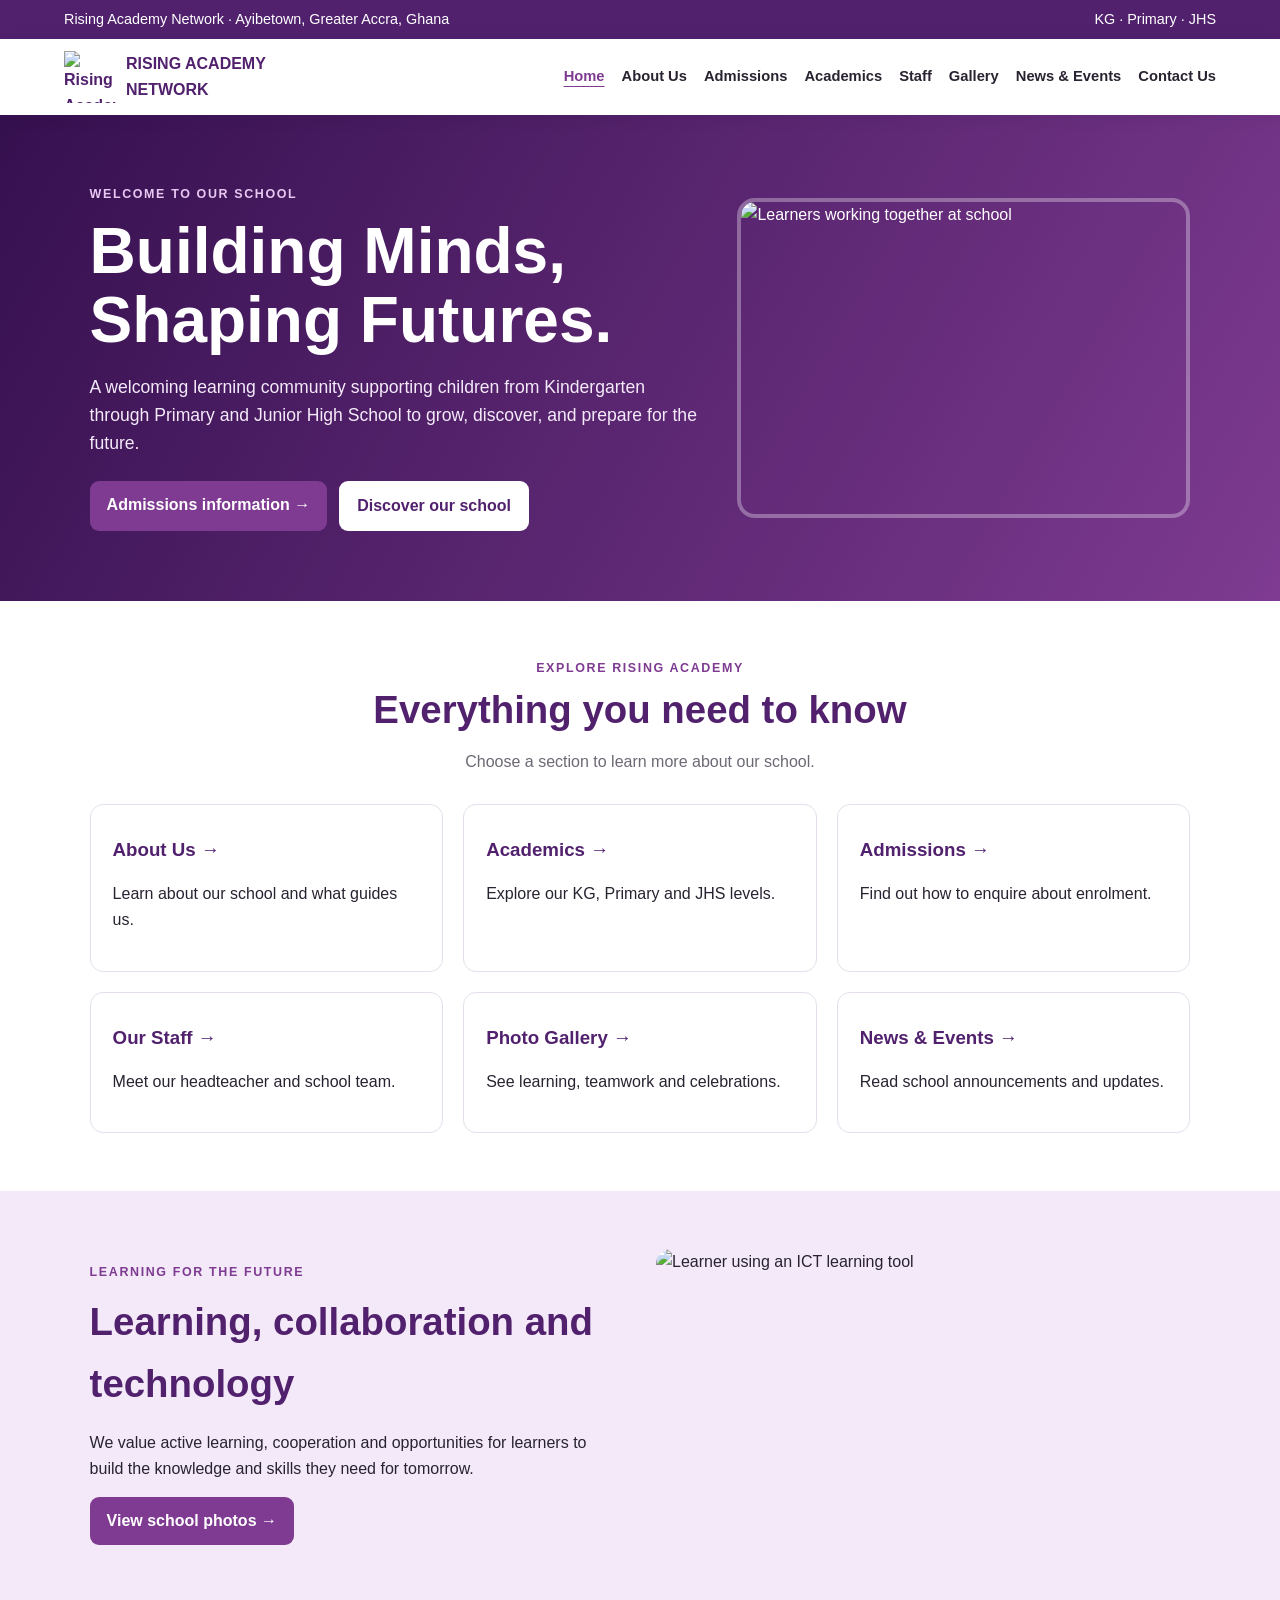
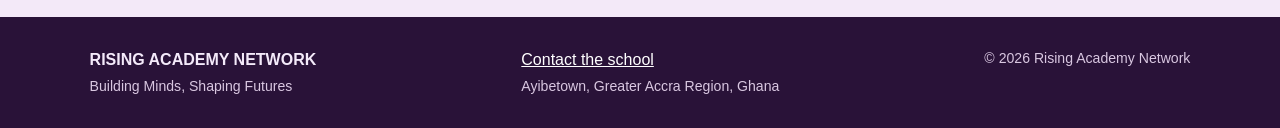
==== index.html @ ca9ed218 "Add files via upload" ====
<!doctype html><html lang="en"><head><meta charset="utf-8"><meta name="viewport" content="width=device-width,initial-scale=1"><meta name="description" content="Rising Academy Network, Ayibetown, Greater Accra, Ghana. KG, Primary and JHS education."><title>Home | Rising Academy Network</title><link rel="stylesheet" href="style.css"></head><body><div class="top"><span>Rising Academy Network · Ayibetown, Greater Accra, Ghana</span><span>KG · Primary · JHS</span></div><header class="nav"><a class="brand" href="index.html"><img class="logo" src="images/logo.png" alt="Rising Academy Network logo"><span>RISING ACADEMY<br>NETWORK</span></a><button class="menu" aria-label="Open navigation" onclick="document.querySelector('.links').classList.toggle('open')">☰ Menu</button><nav class="links"><a class="active" href="index.html">Home</a><a class="" href="about.html">About Us</a><a class="" href="admissions.html">Admissions</a><a class="" href="academics.html">Academics</a><a class="" href="staff.html">Staff</a><a class="" href="gallery.html">Gallery</a><a class="" href="news.html">News & Events</a><a class="" href="contact.html">Contact Us</a></nav></header><main><section class="hero"><div><div class="eyebrow">Welcome to our school</div><h1>Building Minds,<br>Shaping Futures.</h1><p>A welcoming learning community supporting children from Kindergarten through Primary and Junior High School to grow, discover, and prepare for the future.</p><div class="actions"><a class="btn" href="admissions.html">Admissions information →</a><a class="btn alt" href="about.html">Discover our school</a></div></div><img class="heroimg" src="images/teamwork.jpg" alt="Learners working together at school"></section><section class="section"><div class="heading"><div class="eyebrow" style="color:var(--purple2)">Explore Rising Academy</div><h2>Everything you need to know</h2><p class="muted">Choose a section to learn more about our school.</p></div><div class="grid"><a class="tile" href="about.html"><h3>About Us →</h3><p>Learn about our school and what guides us.</p></a><a class="tile" href="academics.html"><h3>Academics →</h3><p>Explore our KG, Primary and JHS levels.</p></a><a class="tile" href="admissions.html"><h3>Admissions →</h3><p>Find out how to enquire about enrolment.</p></a><a class="tile" href="staff.html"><h3>Our Staff →</h3><p>Meet our headteacher and school team.</p></a><a class="tile" href="gallery.html"><h3>Photo Gallery →</h3><p>See learning, teamwork and celebrations.</p></a><a class="tile" href="news.html"><h3>News & Events →</h3><p>Read school announcements and updates.</p></a></div></section><section class="section pale"><div class="feature"><div><div class="eyebrow" style="color:var(--purple2)">Learning for the future</div><h2>Learning, collaboration and technology</h2><p>We value active learning, cooperation and opportunities for learners to build the knowledge and skills they need for tomorrow.</p><a class="btn" href="gallery.html">View school photos →</a></div><img src="images/ict-learning.jpg" alt="Learner using an ICT learning tool"></div></section></main><footer class="footer"><div><strong>RISING ACADEMY NETWORK</strong><br><span class="small">Building Minds, Shaping Futures</span></div><div><a href="contact.html">Contact the school</a><br><span class="small">Ayibetown, Greater Accra Region, Ghana</span></div><div class="small">© <span id="year"></span> Rising Academy Network</div></footer><script>document.getElementById('year').textContent=new Date().getFullYear();</script></body></html>
---- style.css ----
:root{--purple:#51216e;--purple2:#7e3b91;--pale:#f3e9f8;--ink:#292331;--muted:#6d6874;--white:#fff;--line:#e7deeb}*{box-sizing:border-box}html{scroll-behavior:smooth}body{margin:0;font-family:Arial,Helvetica,sans-serif;color:var(--ink);line-height:1.6;background:#fff}a{color:inherit;text-decoration:none}.top{background:var(--purple);color:white;padding:8px 5%;font-size:.9rem;display:flex;justify-content:space-between;gap:10px;flex-wrap:wrap}.nav{position:sticky;top:0;z-index:10;background:#fff;box-shadow:0 3px 14px #24112e12;padding:12px 5%;display:flex;align-items:center;justify-content:space-between;gap:18px}.brand{display:flex;align-items:center;gap:10px;color:var(--purple);font-weight:800}.logo{width:52px;height:52px;object-fit:contain}.links{display:flex;align-items:center;gap:17px;flex-wrap:wrap;font-weight:700;font-size:.92rem}.links a:hover,.links a.active{color:var(--purple2);text-decoration:underline;text-underline-offset:5px}.btn{display:inline-block;background:var(--purple2);color:white;padding:11px 17px;border-radius:9px;font-weight:700;border:0}.btn.alt{background:white;color:var(--purple);border:1px solid #ffffff99}.hero{background:linear-gradient(120deg,#35104f,#7e3b91);color:#fff;padding:70px 7%;display:grid;grid-template-columns:1.15fr .85fr;gap:35px;align-items:center}.eyebrow{color:#e6c8f2;text-transform:uppercase;letter-spacing:.13em;font-size:.78rem;font-weight:800}.hero h1{font-size:clamp(2.3rem,5vw,4.3rem);line-height:1.08;margin:12px 0}.hero p{font-size:1.1rem;max-width:650px;color:#f4eafa}.heroimg{width:100%;height:320px;object-fit:cover;border-radius:18px;border:4px solid #ffffff50}.actions{display:flex;gap:12px;flex-wrap:wrap;margin-top:24px}.section{padding:58px 7%}.section.pale{background:var(--pale)}.heading{text-align:center;max-width:740px;margin:0 auto 30px}.heading h1,.heading h2{color:var(--purple);line-height:1.2}.heading h1{font-size:clamp(2rem,4vw,3rem)}h2{font-size:clamp(1.7rem,3vw,2.5rem);margin:8px 0 12px;color:var(--purple)}h3{color:var(--purple);margin:8px 0}.muted{color:var(--muted)}.grid{display:grid;grid-template-columns:repeat(3,minmax(0,1fr));gap:20px}.card{border:1px solid var(--line);border-radius:15px;overflow:hidden;background:#fff;box-shadow:0 8px 22px #24112e08}.card .pad{padding:20px}.card img{display:block;width:100%;height:220px;object-fit:cover}.card p{margin-bottom:0}.tile{display:block;border:1px solid var(--line);padding:22px;border-radius:13px;background:white}.tile:hover{border-color:var(--purple2);transform:translateY(-2px)}.feature{display:grid;grid-template-columns:1fr 1fr;gap:32px;align-items:center}.feature img{width:100%;height:310px;object-fit:cover;border-radius:15px}.list{padding-left:22px}.contact{display:grid;grid-template-columns:1fr 1fr;gap:24px}.box{border:1px solid var(--line);border-radius:14px;padding:24px}.footer{background:#291238;color:#f4eafa;padding:30px 7%;display:flex;justify-content:space-between;gap:20px;flex-wrap:wrap}.footer a{color:#fff;text-decoration:underline}.small{font-size:.88rem;color:#d9c7e1}.menu{display:none;background:white;border:1px solid var(--line);border-radius:8px;padding:8px 11px;color:var(--purple);font-size:1rem}.gallery img{height:245px}.notice{background:#fff8e8;border-left:4px solid #c58b2a;padding:14px 18px;border-radius:5px}.formfield{width:100%;padding:12px;border:1px solid #d6cbdc;border-radius:8px;font:inherit;margin:5px 0 12px}
@media(max-width:850px){.menu{display:block}.links{display:none;position:absolute;top:77px;left:0;right:0;background:#fff;padding:16px 5%;box-shadow:0 8px 12px #24112e14;flex-direction:column;align-items:flex-start}.links.open{display:flex}.hero,.feature,.contact{grid-template-columns:1fr}.hero{padding:48px 6%}.heroimg{height:250px}.section{padding:42px 6%}.grid{grid-template-columns:repeat(2,minmax(0,1fr))}.brand{font-size:.96rem}}
@media(max-width:520px){.grid{grid-template-columns:1fr}.top{font-size:.8rem}.logo{width:44px;height:44px}.hero h1{font-size:2.35rem}.card img,.gallery img{height:220px}}
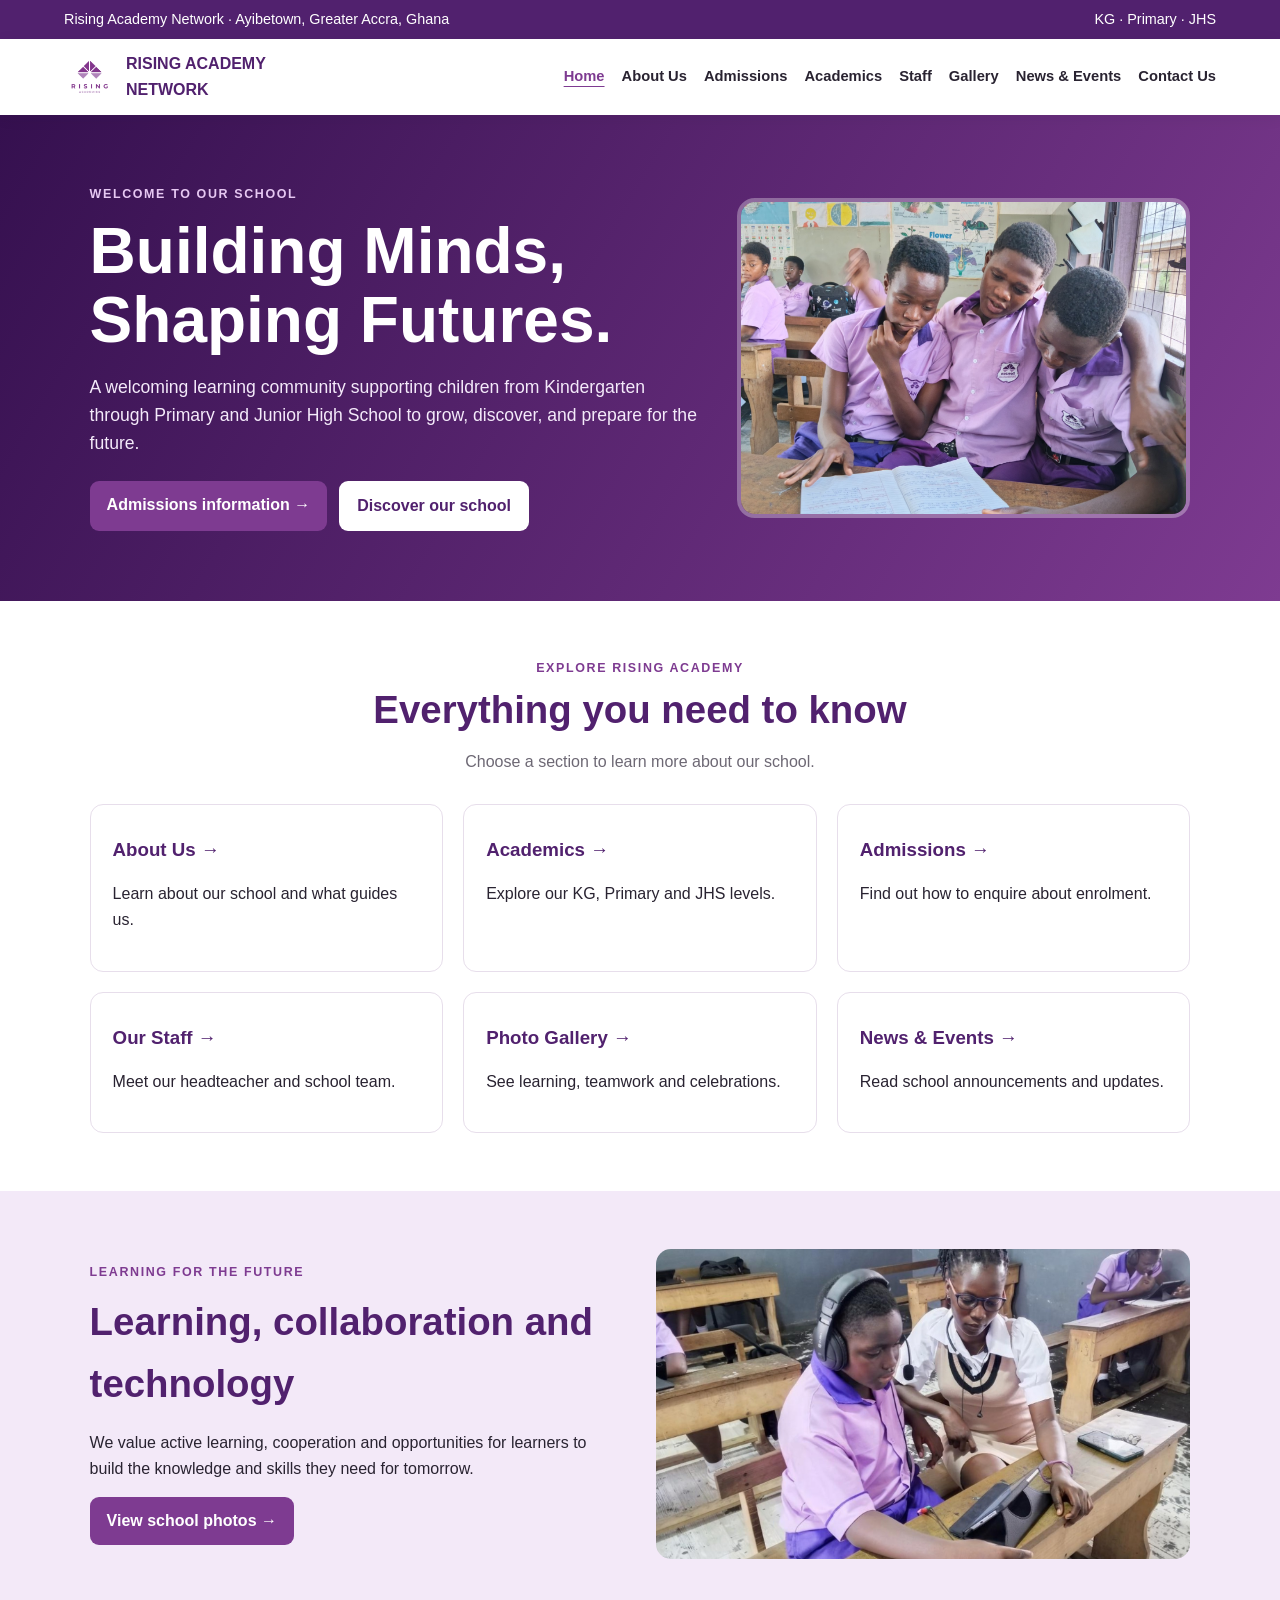
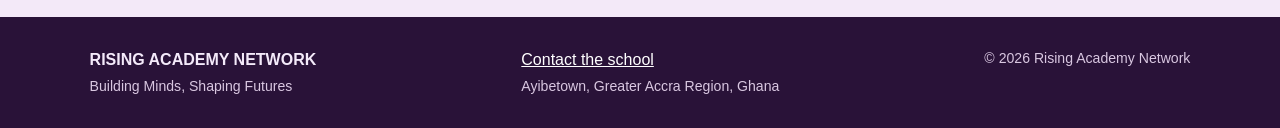
==== commit e31acacd: "Update index.html" ====
--- a/index.html
+++ b/index.html
@@ -1 +1 @@
-<!doctype html><html lang="en"><head><meta charset="utf-8"><meta name="viewport" content="width=device-width,initial-scale=1"><meta name="description" content="Rising Academy Network, Ayibetown, Greater Accra, Ghana. KG, Primary and JHS education."><title>Home | Rising Academy Network</title><link rel="stylesheet" href="style.css"></head><body><div class="top"><span>Rising Academy Network · Ayibetown, Greater Accra, Ghana</span><span>KG · Primary · JHS</span></div><header class="nav"><a class="brand" href="index.html"><img class="logo" src="images/logo.png" alt="Rising Academy Network logo"><span>RISING ACADEMY<br>NETWORK</span></a><button class="menu" aria-label="Open navigation" onclick="document.querySelector('.links').classList.toggle('open')">☰ Menu</button><nav class="links"><a class="active" href="index.html">Home</a><a class="" href="about.html">About Us</a><a class="" href="admissions.html">Admissions</a><a class="" href="academics.html">Academics</a><a class="" href="staff.html">Staff</a><a class="" href="gallery.html">Gallery</a><a class="" href="news.html">News & Events</a><a class="" href="contact.html">Contact Us</a></nav></header><main><section class="hero"><div><div class="eyebrow">Welcome to our school</div><h1>Building Minds,<br>Shaping Futures.</h1><p>A welcoming learning community supporting children from Kindergarten through Primary and Junior High School to grow, discover, and prepare for the future.</p><div class="actions"><a class="btn" href="admissions.html">Admissions information →</a><a class="btn alt" href="about.html">Discover our school</a></div></div><img class="heroimg" src="images/teamwork.jpg" alt="Learners working together at school"></section><section class="section"><div class="heading"><div class="eyebrow" style="color:var(--purple2)">Explore Rising Academy</div><h2>Everything you need to know</h2><p class="muted">Choose a section to learn more about our school.</p></div><div class="grid"><a class="tile" href="about.html"><h3>About Us →</h3><p>Learn about our school and what guides us.</p></a><a class="tile" href="academics.html"><h3>Academics →</h3><p>Explore our KG, Primary and JHS levels.</p></a><a class="tile" href="admissions.html"><h3>Admissions →</h3><p>Find out how to enquire about enrolment.</p></a><a class="tile" href="staff.html"><h3>Our Staff →</h3><p>Meet our headteacher and school team.</p></a><a class="tile" href="gallery.html"><h3>Photo Gallery →</h3><p>See learning, teamwork and celebrations.</p></a><a class="tile" href="news.html"><h3>News & Events →</h3><p>Read school announcements and updates.</p></a></div></section><section class="section pale"><div class="feature"><div><div class="eyebrow" style="color:var(--purple2)">Learning for the future</div><h2>Learning, collaboration and technology</h2><p>We value active learning, cooperation and opportunities for learners to build the knowledge and skills they need for tomorrow.</p><a class="btn" href="gallery.html">View school photos →</a></div><img src="images/ict-learning.jpg" alt="Learner using an ICT learning tool"></div></section></main><footer class="footer"><div><strong>RISING ACADEMY NETWORK</strong><br><span class="small">Building Minds, Shaping Futures</span></div><div><a href="contact.html">Contact the school</a><br><span class="small">Ayibetown, Greater Accra Region, Ghana</span></div><div class="small">© <span id="year"></span> Rising Academy Network</div></footer><script>document.getElementById('year').textContent=new Date().getFullYear();</script></body></html>+<!doctype html><html lang="en"><head><meta charset="utf-8"><meta name="viewport" content="width=device-width,initial-scale=1"><meta name="description" content="Rising Academy Network, Ayibetown, Greater Accra, Ghana. KG, Primary and JHS education."><title>Home | Rising Academy Network</title><meta name="google-site-verification" content="e19U7vDa-aoP8hAyTaJNHt8JYKyhAp8BlLI5beWO8lA" /><link rel="stylesheet" href="style.css"></head><body><div class="top"><span>Rising Academy Network · Ayibetown, Greater Accra, Ghana</span><span>KG · Primary · JHS</span></div><header class="nav"><a class="brand" href="index.html"><img class="logo" src="images/logo.png" alt="Rising Academy Network logo"><span>RISING ACADEMY<br>NETWORK</span></a><button class="menu" aria-label="Open navigation" onclick="document.querySelector('.links').classList.toggle('open')">☰ Menu</button><nav class="links"><a class="active" href="index.html">Home</a><a class="" href="about.html">About Us</a><a class="" href="admissions.html">Admissions</a><a class="" href="academics.html">Academics</a><a class="" href="staff.html">Staff</a><a class="" href="gallery.html">Gallery</a><a class="" href="news.html">News & Events</a><a class="" href="contact.html">Contact Us</a></nav></header><main><section class="hero"><div><div class="eyebrow">Welcome to our school</div><h1>Building Minds,<br>Shaping Futures.</h1><p>A welcoming learning community supporting children from Kindergarten through Primary and Junior High School to grow, discover, and prepare for the future.</p><div class="actions"><a class="btn" href="admissions.html">Admissions information →</a><a class="btn alt" href="about.html">Discover our school</a></div></div><img class="heroimg" src="images/teamwork.jpg" alt="Learners working together at school"></section><section class="section"><div class="heading"><div class="eyebrow" style="color:var(--purple2)">Explore Rising Academy</div><h2>Everything you need to know</h2><p class="muted">Choose a section to learn more about our school.</p></div><div class="grid"><a class="tile" href="about.html"><h3>About Us →</h3><p>Learn about our school and what guides us.</p></a><a class="tile" href="academics.html"><h3>Academics →</h3><p>Explore our KG, Primary and JHS levels.</p></a><a class="tile" href="admissions.html"><h3>Admissions →</h3><p>Find out how to enquire about enrolment.</p></a><a class="tile" href="staff.html"><h3>Our Staff →</h3><p>Meet our headteacher and school team.</p></a><a class="tile" href="gallery.html"><h3>Photo Gallery →</h3><p>See learning, teamwork and celebrations.</p></a><a class="tile" href="news.html"><h3>News & Events →</h3><p>Read school announcements and updates.</p></a></div></section><section class="section pale"><div class="feature"><div><div class="eyebrow" style="color:var(--purple2)">Learning for the future</div><h2>Learning, collaboration and technology</h2><p>We value active learning, cooperation and opportunities for learners to build the knowledge and skills they need for tomorrow.</p><a class="btn" href="gallery.html">View school photos →</a></div><img src="images/ict-learning.jpg" alt="Learner using an ICT learning tool"></div></section></main><footer class="footer"><div><strong>RISING ACADEMY NETWORK</strong><br><span class="small">Building Minds, Shaping Futures</span></div><div><a href="contact.html">Contact the school</a><br><span class="small">Ayibetown, Greater Accra Region, Ghana</span></div><div class="small">© <span id="year"></span> Rising Academy Network</div></footer><script>document.getElementById('year').textContent=new Date().getFullYear();</script></body></html>
